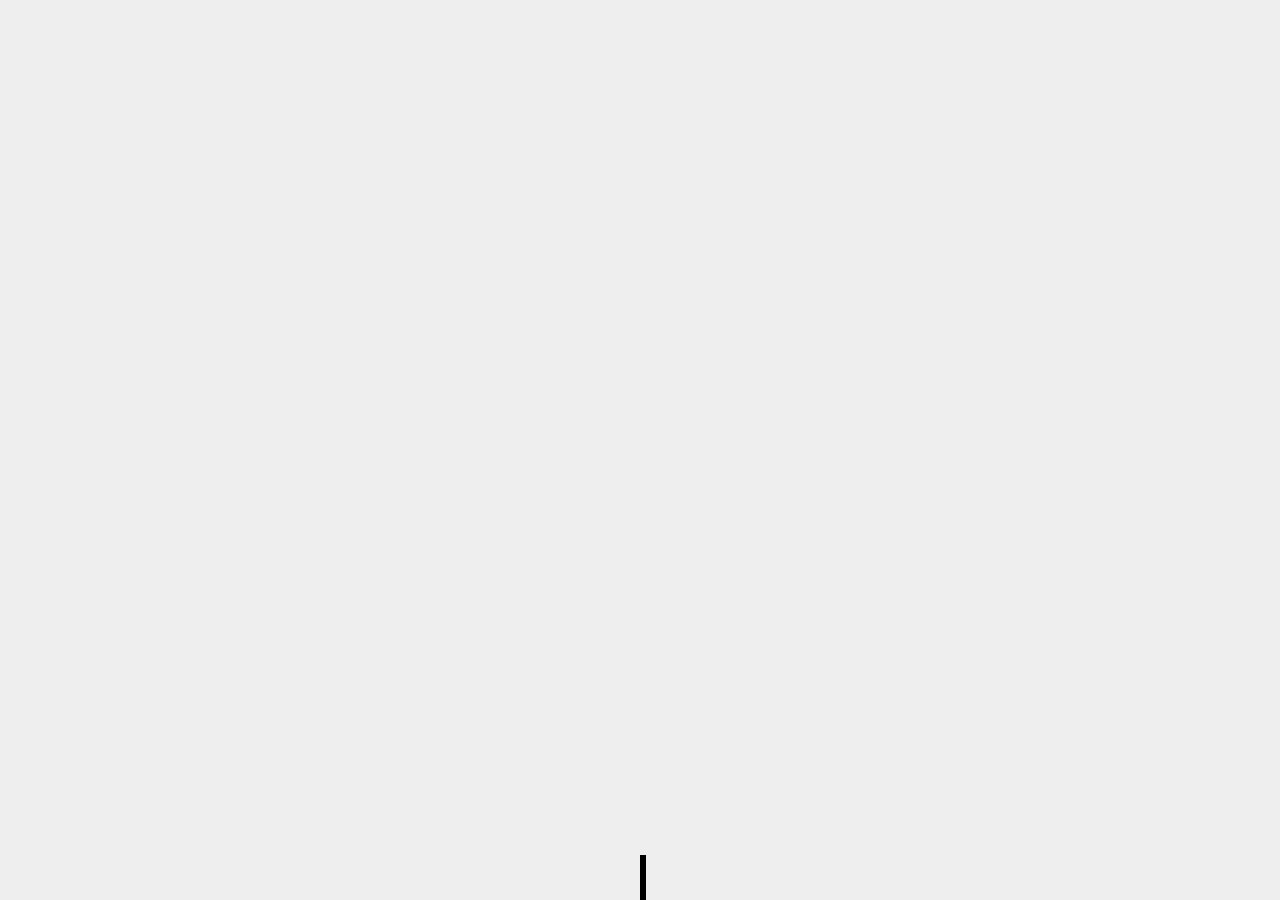
==== alt.html @ e980bd80 "New" ====
<html>
    <head>
        <meta charset="UTF-8">
        <title>Flüchtis</title>
        <script src="jquery.js"></script>
        <script src="jquery-ui.min.js"></script>
        <link rel="stylesheet" href="main.css">
        <script src="main.js"></script>
    </head>
    <body onload='load()'>
        <div id="upper">

        </div>
        <div id='images'>
            <center>
                <div class='imgholder'>
                    <img src="Europe.svg">
                </div>
                <div class='imgholder'>
                    <img src="Europe.svg">
                </div>
                <div class='imgholder'>
                    <img src="Europe.svg">
                </div>     
                <div class='imgholder'>
                    <img src="Europe.svg">
                </div>     
            </center>
        </div>
        <div id="lower">
            <div class='timestamp'></div>
        </div>
    </body>
</html>
---- main.css ----
body {
    margin: 0;
    user-select: none;
}

#upper {
    background: #eee;
    width: 100%;
    height: 95%;
}


#lower {
    background: #eee;
    width: 100%;
    height: 5%;
}

.timestamp {
    width: 0.5%;
    margin-left: 50%;
    height: 100%;
    background: #000;
}

#images {
    background: #eee;
    display: none;
    width: 100%;
    height: 20%;
}


img {
    height: 100%;
    width: auto;
}

.imgholder {
    width: 25%;
    height: 100%;
    float: left;
}
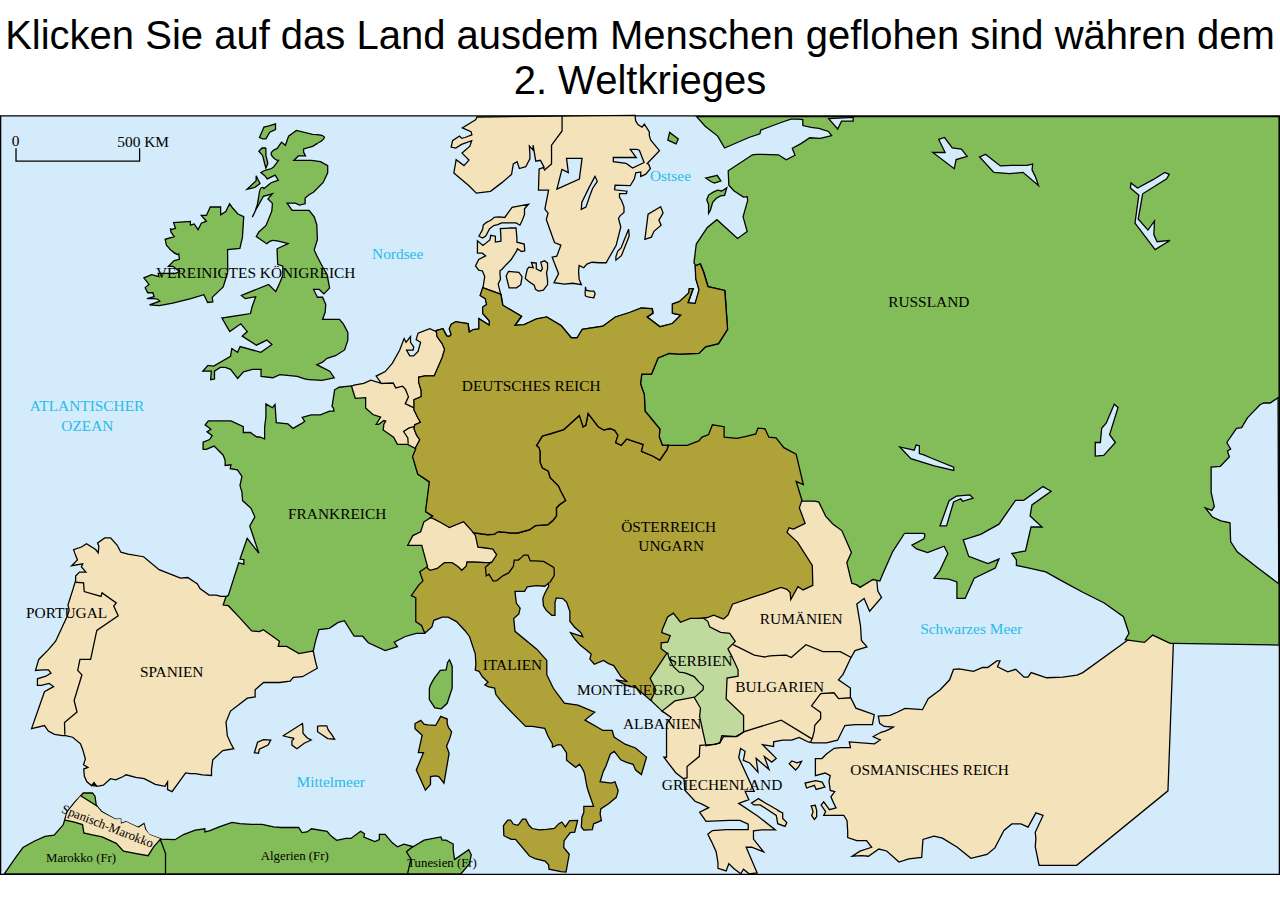
==== commit f7c45b1d: "test" ====
--- a/alt.html
+++ b/alt.html
@@ -8,27 +8,279 @@
         <script src="main.js"></script>
     </head>
     <body onload='load()'>
-        <div id="upper">
+        <div id='text'>
+            <center><span>Klicken Sie auf das Land ausdem Menschen geflohen sind währen dem 2. Weltkrieges</span></center>
+        </div>
+<svg version="1.1"
+	 id="svg2" xmlns:cc="http://creativecommons.org/ns#" xmlns:dc="http://purl.org/dc/elements/1.1/" xmlns:inkscape="http://www.inkscape.org/namespaces/inkscape" xmlns:rdf="http://www.w3.org/1999/02/22-rdf-syntax-ns#" xmlns:sodipodi="http://sodipodi.sourceforge.net/DTD/sodipodi-0.dtd" xmlns:svg="http://www.w3.org/2000/svg"
+	 xmlns="http://www.w3.org/2000/svg" xmlns:xlink="http://www.w3.org/1999/xlink" x="0px" y="0px" viewBox="0 0 998.4 592.9"
+	 style="enable-background:new 0 0 998.4 592.9;" xml:space="preserve">
+<style type="text/css">
+	.st0{fill-rule:evenodd;clip-rule:evenodd;fill:#D3EBFA;stroke:#000000;stroke-width:1.0008;}
+	.st1{fill-rule:evenodd;clip-rule:evenodd;fill:#F4E2BA;stroke:#000000;}
+	.st2{fill-rule:evenodd;clip-rule:evenodd;fill:#BFDA9C;stroke:#000000;}
+	.st3{fill-rule:evenodd;clip-rule:evenodd;fill:#82BD59;stroke:#000000;}
+	.st4{fill-rule:evenodd;clip-rule:evenodd;fill:#F4E2BA;}
+	.st5{fill:none;stroke:#000000;}
+	.st6{font-family:'ArialMT';}
+	.st7{font-size:12px;}
+	.st8{font-size:10px;}
+	.st9{fill-rule:evenodd;clip-rule:evenodd;fill:#AFA239;stroke:#000000;}
+	.st10{fill:#27BBEA;}
+	.st11{font-family:'Arial-ItalicMT';}
+	.st12{fill:#AFA239;stroke:#000000;}
+	.st13{fill-rule:evenodd;clip-rule:evenodd;fill:#D3EBFA;stroke:#000000;}
+</style>
+<defs>
+	
+	
+		<inkscape:perspective  id="perspective186" inkscape:persp3d-origin="499.17914 : 197.6276 : 1" inkscape:vp_x="0 : 296.44141 : 1" inkscape:vp_y="0 : 1000 : 0" inkscape:vp_z="998.35828 : 296.44141 : 1" sodipodi:type="inkscape:persp3d">
+		</inkscape:perspective>
+	
+		<inkscape:perspective  id="perspective3000" inkscape:persp3d-origin="0.5 : 0.33333333 : 1" inkscape:vp_x="0 : 0.5 : 1" inkscape:vp_y="0 : 1000 : 0" inkscape:vp_z="1 : 0.5 : 1" sodipodi:type="inkscape:persp3d">
+		</inkscape:perspective>
+</defs>
+<sodipodi:namedview  bordercolor="#666666" borderopacity="1.0" id="base" inkscape:current-layer="layer1" inkscape:cx="534.37098" inkscape:cy="531.91865" inkscape:document-units="px" inkscape:guide-bbox="true" inkscape:pageopacity="0.0" inkscape:pageshadow="2" inkscape:window-height="998" inkscape:window-maximized="1" inkscape:window-width="1680" inkscape:window-x="-8" inkscape:window-y="-8" inkscape:zoom="2.8284272" pagecolor="#ffffff" showgrid="false" showguides="false">
+	<sodipodi:guide  id="guide3017" orientation="1,0" position="874.64286,137.14286"></sodipodi:guide>
+	<sodipodi:guide  id="guide3019" orientation="1,0" position="860.17857,103.66071"></sodipodi:guide>
+	<sodipodi:guide  id="guide3021" orientation="0,1" position="805.32833,0"></sodipodi:guide>
+</sodipodi:namedview>
+<path class="st0" d="M0.5,0.7v591.7h997.4V0.7H0.5z M345.6,166.8l3,5.6l2,0.5l1.5-1.5l-1.5-4.5l1.5-3.5l3.5-2l9.6,1.5l1,6.6l3-2
+	l4.5-0.5v-8l8.1,5.1v-3.5l-5.1-5.6v-5.1l3-2l-1-4.5l-4-2.5l2-6.1l13.8,5l0.3,0.1l1.5,8.6l14.6,8.6l-5.1,7.1l7.1-0.5l9.6-4.5l8.1-1.5
+	l11.1,6.6l8.1,9.6h4.5l4-6.6l16.2-2.5l9.6-7.1l11.1-3.5l9.1-3.5l8.6,0.5l0.5,3.5l-4.5,3l10.1,7.6l9.6-2.5l6.6-6.6l-6.6-1.5v-7.1
+	l5.6-2l7.1-6.6l0.5-3.5h3l-4,11.1l5.6,0.5l3-10.6l-2.5-8.6l-0.5-10.1l0.3-0.1l3.7-1.4l2.5,6.1l3.5,11.6l13.1,3l2,30.3l-7.1,11.1
+	l-10.1,2.5l-5.1,5.1l-15.2,0.5l-8.1-0.5l-8.6,3.5l-5.1,12.6h-7.6l-1,7.6l3,8.6l0.5,12.6l11.6,14.1l-0.5,6.1l2.5,6.6h4.4l-0.8,3.3
+	l-0.4,0.5l-5.3,7.7l-5.4-3.2l-8.9-3.6l1.4-5.4l-12.9-4.3l-4.3,5l-4.3-2.1l1.8-5.7l-2.5-3.9l-3.6-1.4l-5,1.1l-4.3-2.5l-7.9-10.4
+	l-1.8,9.3l-2.1,1.1l-2.9-8.9l-12.1,11.1l-10.4,3.2l-6.4,1.8l-4.6,7.5l2.1,1.8l0.7,2.9v8.2l1.8,4.6l4.6,2.5l1.4,5l6.4,6.4l1.8,3.9
+	l3.9,7.5l-4.6,3.2l-2.5,2.5v6.4l-2.9,3.6l-3.9,3.2l-9.6,0.7l-4.6,3.2l-8.9,2.5H398c0,0-5.2-0.5-7.8-0.7v-0.3c-0.3,0-0.5,0-0.6,0
+	c-1.9,0-3.9,2-3.9,2l-5.4,0.4l-11.1-1.5l-2-2.5l-5.6-6.1l-11.1,4.5l-6.1-3.5l-5.6-3l-3.1-1.2l1.5-1l0.3-0.2l-5.6-3.5l3-23.2
+	l-9.1-6.1l-4-13.6l1.4-3.3l1.1-2.8l-0.5-0.3l0.1-0.2l3.5-6.6l-2.5-3.5l-2-5.1l0.5-3l4.5-2l-2-3.5l-3-6.1v-8l5.6-2.5v-4.5l-2-6.6v-4
+	l5.1-1h7.1l6.1-14.1l2-6.6l-2-4.5l-4-5.6l-0.3-2.9l-0.2-1.6L345.6,166.8z"/>
+<path id="path38584" class="st1" d="M839.8,585.3h-29.3l-3-14.6l0.5-6.1l-0.5-5.1l6.1-13.1l-5.6-2l-6.1,11.1l-5.6-2.5h-7.1l-6.1,5.1
+	l-7.1,13.6l-6.1,5.1l-12.6,3l-10.6-8.6l-11.6-7.1l-6.6-1.5l-8.6,2.5l-1,14.1l-10.1,1l-7.6,2.5l-9.6-8.6l-6.1-1.5l-8.1,5.6l-5.1-0.5
+	l-7.6,0.5l6.1-4l9.1-3l-4-5.1h-7.6l-7.1-2.5V559l-0.5-8.6l-2.5-4h-10.1h-5.6l1.5-3l-3.5-5.1l2-2.5l4.5,6.1l5.1-1.5l-2-4l-2-4.5l3-4
+	l-3.5-1l-1-7.1l1-4.5l-4-2l-7.6,2v-7.6V502h5.1l3.5-3.5l6.1-4.5l5.1-0.5h7.6l-1-4.5l19.7,1.5l4.5-3L681,485c0,0,5.6-3.5,8.1-4
+	s7.6-3.5,7.6-3.5l-7.1-0.5l-3.5-2.5l-1-5.6l9.1-0.5l5.6-2.5l6.1-3l13.6,1l4.5-8.6l9.6-7.1l7.1-7.6l3-8.1l4.5-0.5l11.1,2l7.1-3h4
+	l7.1-5.1h2.5l-2,4.5l8.1,4l6.1-2l6.6,6.1h3l2.5-3.5l12.1,4l12.6-0.5l11.1-1.5l4.5-2l34.9-25.3l19.7-9.6l16.2,7.1l-4.4,120
+	L839.8,585.3z"/>
+<path id="path41243" class="st2" d="M501.4,438.8l7.1,18.7l8.6,8.1l17.2-0.5l18.2,34.3l27.3-13.1l6.1-24.7l-7.6-55.6l-26.8-22.2
+	l-29.3,0.5L509,409L501.4,438.8z"/>
+<path id="path35002" class="st1" d="M604.8,328.6l21.4-34.3l15.7,0.7l40.7,60.7l1.4,8.6l0.7,7.1l2.9,5l-9.3,10.7l-4.3-10l-5.7,4.3
+	l2.9,17.1l0.7,11.4l4.3,5l-9.3,2.9l-3.6,6.4l-5.7,12.1l-3.6,4.3l9.3,6.4v7.1l4.3,8.6l14.3,5l-1.4,7.9h-13.6l-7.9,0.7l-5.7,11.4
+	l-8.6,2.1H634l-3.6-0.7l-7.1-3.6l-5.7,2.1h-7.1l-7.1,1.4v3.6l-8.6-1.4l5.7,5.7l5,5l-3.6,2.9l-5.7-4.3l3.6,10l-10-8.6l1.4,10.7
+	l-6.4-7.1l-5-2.1l1.4-7.1l-3.6-2.1l-1.4,7.1l12.1,26.4h-1.4h-5.7l2.9,6.4l-7.9,2.9l15,10l13.6,10.7h-10.7l-6.4,0.7v6.4l7.9,10
+	l-9.3-3.6H582l8.6,20l-6.4,0.7l-4.3-3.6l-2.1,3.6l-5.7-4.3l-3.6-3.6l-2.1,5.7l-6.4-2.1v-4.3l-1.4-8.6l-3.6-7.9l-2.9-5.7l3.6-2.9
+	l10.7-0.7h9.3h7.9v-4.3l-6.4-2.9h-8.6l-17.9,0.7l-5-7.1l7.1-3.6l-5.7-2.9l-5-2.1l-7.9-8.6l-0.7-8.6l-6.4-5l-9.3-12.1h2.1v-6v-12.9
+	V475l3.6-5l-5-3.6l-2.1-1.4l10-7.9l15-2.9l5,8.6l-0.7,6.4l5,22.9l10.7-2.1l2.9-5h9.3l6.4-3.6v-12.9l-13.6-12.9l0.7-16.4l8.6-1.4v-5
+	l-5-10.7l-2.9-5.7l5.7-5.7l-4.3-6.4l-7.1-0.7l-8.6-4.3l-1.4-4.3l-10-7.1L604.8,328.6z"/>
+<path id="path3747" class="st3" d="M3.4,591.9h356.1l6.6-7.6l1.5-7.1l-2-4l-11.1,7.6l-1-7.6v-4.5l-5.6-3h-3l-1-2.5l-13.1,2.5
+	l-8.6,5.1l-7.1-2l-5.1,2l-4-3l-5.6-6.6h-4.5v4l-3.5,1.5l-8.6-3.5l0.5-2.5l-3-2l-7.6,5.6h-4l-7.1,1.5l-4.5-3.5l-3-3.5l-12.1-2
+	l-3.5,2.5l-4,0.5l-2.5-4h-14l-5.6-0.5l-9.1-2h-8.1l-9.1-0.5l-6.1-1l-10.1,3.5l-7.1,3l-4,1v-2.5l-7.6,1l-9.1,3.5l-6.6,4l-10.6-0.5
+	l-9.6-3.5l-2.5-3.5l-1.5-5.1l-4.5,3l-3.5-1.5l-6.1-3l-4,1.5v-3.5h-4.5l-10.1-5.6l-4.5-5.1l-1-7.1l-2-2.5H65l-7.1,7.6l-5.6,7.1
+	l-3,10.1l-7.1,8.1l-7.1,1l-8.1,3.5l-9.1,5.1l-6.6,9.1L3.4,591.9z"/>
+<path id="path8180" sodipodi:nodetypes="cccccccccccccccccccccc" class="st4" d="M51.1,549.7l1.3-5.8l10.4-12.6l12.9,8.4l3.4,4
+	l10.9,5.7l4.2-0.2l0.1,3.7l4.2-1.6l9.7,4.7l4.1-2.7l0.8,3.8l3.7,4.4l7.9,2.9l-4.4,5.9l-4.5,7.3l-19.4-3.5l-5.6-6.1l-11.1-4.8
+	l-14.1-3.8l-1-6.1L51.1,549.7z"/>
+<g id="g45698" transform="translate(-806.607, -551.038)">
+	<path id="path3737" class="st5" d="M819.1,577.1v10h96.4v-10"/>
+	<text transform="matrix(1 0 0 1 815.6811 575.143)" class="st6 st7">0</text>
+	<text transform="matrix(1 0 0 1 898.0853 576.063)" class="st6 st7">500 KM</text>
+</g>
+<path id="path7291" class="st5" d="M129.1,591.4v-15.2l-4-11.1l-5.1,5.6l-4.5,7.1l-8.1-1.5l-11.1-2l-5.6-6.1l-11.1-5.1l-7.6-1.5
+	l-6.6-1.5l-1-6.6l-7.1-2l-6.6-1.5"/>
+<path id="path7289" class="st5" d="M318,591.4l2.5-11.1l-3.5-5.6l5.6-4.5"/>
+<path id="path7293" sodipodi:nodetypes="cc" class="st5" d="M62.6,530.9l13.4,8.3"/>
+<text transform="matrix(0.9307 0.3658 -0.3658 0.9307 47.3916 543.9229)" class="st6 st8">Spanisch-Marokko</text>
+<text transform="matrix(1 0 0 1 35.8752 582.519)" class="st6 st8">Marokko (Fr)</text>
+<text transform="matrix(1 0 0 1 203.4083 581.079)" class="st6 st8">Algerien (Fr)</text>
+<text transform="matrix(1 0 0 1 317.6225 586.264)" class="st6 st8">Tunesien (Fr)</text>
+<path id="path13508" class="st9" d="M343.8,469.1l-4,7.1l-6.1-0.5l-3-0.5l-2.5-3l-4.5,2.5v4l5.6,5.1l-3,13.6h4l-5.6,13.6l7.1,15.7
+	l4-4.5v-6.1l4-0.5l2.5,0.5l4,5.1l4-23.2l-2-5.6l2.5-6.1l1.5-5.1l-2.5-3.5l-1-3v-3.5L343.8,469.1z"/>
+<path id="path14399" class="st9" d="M441.5,590.6l2.5-13.9l-4.3-5.3l0.3-5.3l4.8-6.3l3.5-0.3l2.3-9.3l-6.3,0.3l-3.3,4.8l-2.8-3.8
+	l-2.5,1.5l-3.3,3.5l-6.1,0.8l-5.6,0.3l-5.6-1l-2.5-2.5l-2.5-4.8h-2.5l-2.5,3.5l-1.3,1.3l-3.5-1l-2-3H396l-3.3,4.3l0.3,7.8l5.8,2.8
+	h3.3l10.9,13l4.3,2l7.8,2l2.8,2.8l0.3,3.5l9.3,2L441.5,590.6z"/>
+<path id="path14401" class="st3" d="M349.1,427.1l-1.1,5.7l-4.6,0.4l-4.6,6.1c0,0-3.9,6.4-3.9,8.2s0,8.6,0,8.6l4.3,6.4l5,0.7
+	l4.6-4.3l3.9-11.8V441v-11l-2.1-5L349.1,427.1z"/>
+<path id="path15290" class="st1" d="M200.9,489.3l-2.5,8.2l3.2,0.4l0.7-3.2l6.8-3.2l2.1-3.9l-5.7-0.4L200.9,489.3z"/>
+<path id="path15292" class="st1" d="M220.9,484.3l15-9.6l0.4,3.2v4.3l3.2,3.6l3.2,1.8l-5.4,2.5l-5.7,4.3l-3.9-2.9v-3.6
+	c0,0,2.5-1.4,1.1-1.8C227.3,485.7,221.2,484.6,220.9,484.3z"/>
+<path id="path15294" class="st1" d="M247.7,476.8v4.3l7.9,5.4l5.4,0.4l-1.8-2.9l-3.2-4.3l-1.1-3.2h-5L247.7,476.8z"/>
+<path id="path15296" sodipodi:nodetypes="cccccccccccccccccccccccccccccccccccccccccccccccccccccccccccccccccccccccccccccccccccccccccccccccccccccccc" class="st1" d="
+	M24.6,478.7l10.1-28.8l7.1-4l-3.5-2.5l-6.1,1.5h-3v-5.1l6.6-2l4-2.5l-2-2.5h-4.5l-5.6,0.5l2.5-8.6l7.6-7.6l5.6-6.6l9.1-19.7l1.5-4.5
+	l-1-4l4-12.6l2-6.6v-3.5l3-3h5l-3.5-4l1-2.5l-8.6,1.5l4.5-4.5l-2-5.1l-1-3l6.1-2l4-2.5l7.1,4.5l2,2.5l0.5-5.1l-1-2.5l5.6-4h4.5
+	l5.1,5.6l3,5.6l5.6,1.5l12.1,2l12.1,10.1l16.7,6.6l5.6-0.5l7.6,5.1l2,3.5l7.1,5.1h5.6l3.5,1h6.6l65.7,43.4l1.5,7.1l1.5,5.6
+	l-11.6,6.6l-7.1,0.5l-2.5,3l-8.1,1h-12.6l-6.6,5.6v5.6l-6.1,1L179.8,465l-3.5,8.6l1,10.6l3,6.6l2,3.5l-8.6,1.5L166,503l-1,7.1v5.1
+	l-7.1-0.5l-5.6-1h-4l-3.5-0.5l-10.6,14.6l-3.5-1.5v-6.1l-2,3.5l-7.6-1.5l-8.6-4.5l-6.6-1l-7.6-2l-2.5,1.5l-5.6,2.5l-4-1l-5.6,5.1
+	l-4.9,0.9l-2.4-2.9l-2,2.3l-3.5-3l-2-4.3l-0.5-5.6l3.3-1.3l-3.5-2l1.5-4.5l-2-7.1l-1.8-4.8l-6.1-5.1l-5.6-1.3h-2.3l-6.3-1l-4.8-2.5
+	l-3-4.3L24.6,478.7z"/>
+<path id="path15300" class="st5" d="M50.6,483.5l-0.3-9.6l9.8-8.1l-2.3-9.1l6.1-20l-3.3-3.5l1.8-8.6h8.3l4.8-22.5l16.7-11.4
+	l-3.5-7.6l2-2.5l-11.1-7.8l-0.8,2.8l-13.1-3.8l-0.5-6.8l-6.3-0.5"/>
+<path id="path15306" sodipodi:nodetypes="cccc" class="st3" d="M72.1,523.2l2.7,0.2l-1.5-2.5L72.1,523.2z"/>
+<polygon class="st1" points="347,182.9 345,189.5 338.9,203.6 331.8,203.6 326.7,204.6 326.7,208.6 328.7,215.2 328.7,219.7 
+	323.1,222.2 323.1,230.2 326.1,236.3 328.1,239.8 323.6,241.8 323.1,244.8 325.1,249.9 327.6,253.4 324.1,260 324,260.2 
+	324.5,260.5 323.4,263.3 322.7,263.3 310.9,263.6 268,215.6 273.6,211.8 274.2,211.6 276.1,210.8 283.7,209.3 289.3,206.8 
+	297.4,209.3 293.4,203.7 300.5,200.2 306.1,193.6 311.7,183.5 315.2,174.4 316.7,177.4 320.2,172.9 320.2,177.4 322.7,180.9 
+	322.2,183.4 317.1,183.4 319.6,187.9 322.6,187.9 326.1,184.4 328.1,177.3 324.6,175.3 326.1,170.2 335.2,166.7 339.7,168.7 
+	340.7,169.9 341,172.8 345,178.4 "/>
+<path class="st4" d="M390.2,325.1V359h-76v-45.8h23.2l-1.5,1l3.1,1.2l5.6,3l6.1,3.5l11.1-4.5l5.6,6.1l2,2.5l11.1,1.5l5.4-0.4
+	c0,0,1.9-2,3.9-2C389.7,325.1,390,325.1,390.2,325.1z"/>
+<polygon class="st1" points="409.3,106.1 406.8,106.5 403.6,104.4 402.9,106.2 398.6,113 395,116.6 391.8,120.2 390,121.6 
+	390,124.1 390.4,128 388.6,131.9 390.5,139.8 376.7,134.8 378.1,126 376.3,121.7 373.4,121 370.9,117.8 373.4,112.8 378.8,109.9 
+	376.3,107.8 372.4,107.8 372.4,98.2 376.7,101.8 382.1,97.5 382.8,93.9 386.4,94.6 386.4,99.2 390.7,98.5 390.7,95 390.3,88.6 
+	398.2,88.2 402.5,88.2 403.2,96.4 403.2,99.3 408.9,100.7 "/>
+<path class="st3" d="M997.7,1.4v412.1l-82.5-1.4l-2.5,0l-13.6-6.4l-6.4,5.7l-13-1.8h0l-2-0.3l2.9-5l-4.3-12.9l-15-10.7l-17.1-8.6
+	l-17.1-9.3l-11.4-6.4l-12.9-2.9l-10-2.1v-4.3l-3.6-5l10.7-2.1l4.3-18.6h8.6l-9.3-8.6l1.4-8.6l15-10.7l-6.4-3.6l-15,10.7h-6.4
+	l-12.9,18.6l-14.3,7.9l-13.6,4.3l4.3,12.9l15,5.7l8.6-3.6l-2.9,7.1l-16.4,7.9l-7.1,15.7h-6.4v-12.9l-6.4-2.1l-11.4-0.7l4.3-5.7
+	l6.4-13.6l-2.9-5.7l-12.9,5l-8.6-2.9l-3.6-2.9l9.3-5c0,0,2.1-4.3-0.7-4.3c-2.9,0-14.3,0-14.3,0l-9.3,14.3l-7.9,17.9l-2.1,5l-2.5-0.5
+	l-2.9-0.6l-10,6.1l-2.9-2.1l-3.6-1.1l-3.9-16.1l3.6-7.9l-7.5-17.1l-6.8-5l-5.7-6.1l-5.4-11.1l-3.2-0.7h-22.1l-93.5-39.8l0.4-0.5
+	l0.8-3.3h-4.4l-2.5-6.6l0.5-6.1l-11.6-14.1l-0.5-12.6l-3-8.6l1-7.6h7.6l5.1-12.6l8.6-3.5l8.1,0.5l15.2-0.5l5.1-5.1l10.1-2.5
+	l7.1-11.1l-2-30.3l-13.1-3l-3.5-11.6l-2.5-6.1l-3.7,1.4l-1.4-2.4l1.8-14.6l8.6-12.9l7.5-6.1l16.1,14.6l7.5-5.4l-3.2-11.4l3.6-12.9
+	l-0.4-2.9l-2.9,0.4l-7.5-5l-3.9-4.3L568,43.6l18.9-12.5l3.2-0.4l17.1,0.4l6.1,3.9l6.8-3.6L618,26l6.8-3.6l6.8-4.6l8.2,0.4l8.9-2.1
+	l-2.5-3.2l-7.5-2.5l-6.1-0.7l-6.4-1.4V3.6l-3.6-0.4h-5.7l-7.1,2.5l-16.4,6.1l-0.7,2.9l-8.6,2.9l-18.9,8.2l-5.4-9.3l-10-7.9l-6.4-7.2
+	H997.7z"/>
+<polygon class="st9" points="337.7,313 337.4,313.2 335.8,314.2 333.3,313.2 331.3,312.4 324.7,286.1 319.1,271.5 322.7,263.3 
+	324,260.2 324.5,260.5 323.4,263.3 322,266.6 326,280.2 335.1,286.3 332.1,309.5 "/>
+<path class="st9" d="M634,367l-7.6,3.5l-4-2.5l-5.6,10.1l-0.5-5.6l-2.5-2.5l-4.5-1.5l-5.6,2l-6.6,2.5l-8.1,2.5l-17.7,6.1l-3.5,8.6
+	l-3.5,3l-2.8-1.1l0,0l-4.8-1.9l-5.6,2l-2.6,0.2h0l-3.5,0.3h-6.6l-7.6,3l-5.6-7.1l-4.5,3l-4,9.6l-0.5,2.5l6.6,2.5l-2,5.1l-5.1,0.5
+	v4.5l4.5,3.5l-13.1,19.7l4.5,9.1l-3.7,7.4l-0.3,0.7L496,446.6l-7.1-1.5l-8.6-4.5l9.1,1.5l-5.1-4l-5.6-8.6l-4-1.5l-4-2.5l-7.1,3
+	l-3.5-4l1-4l-3.5-3l-5.1-4l-4-4.5l-3.5-5.1l9.6,3l-1.5-3l-5.1-4.5l-3.5-4.5v-7.6l-2.5-7.1l-3-3l-5.1-0.5l-1,3.5v10.1h-2.5l-4.5-4
+	l-2-3.5l-0.5-5.6l1.5-4l3-5.6v-2.5l-3,2.5l-6.6-0.5l-7.1,1l-2,3.5h-7.5l1,9.1l3,4l-1,4.5l-4,3.5l1,10.1l17.2,14.1l7.6,8.6v11.1
+	l5.1,10.6l8.6,11.6l10.6,1.5l13.1,5.6l-7.6,6.1l14.1,8.1h7.1l1.5,5.1l8.6,5.6l8.1,3l8.6,7.1l-4,13.6l-4.5-3.5l-2-4.5l-5.1-1.5
+	l-4.5-2l-5.1-6.6l-3,2l-3.5,9.6l-2,4l-2.5,8.1l8.6,1l3-1l2.5,7.1l-1.5,5.1l-2.5,2l-3.5,3l-6.1,4l-0.5,4l1,5.1l-6.1,2.5l-1,4.5
+	l-6.6,0.5l-2-2.5l0.5-7.6l1.5-4v-4.5h7.6l-2.5-7.1c0,0-2-5.6-2.5-7.6s-1.5-8.1-2-10.6s-4-7.6-4-7.6l-3,2.5l-7.1-5.6v-5.6l-4-6.1
+	l-2.5-0.5l-4.5,2v-2.5l-3.5-6.1l-2.5-6.1l-9.6-1.5H410l-10.1-10.1l-9.1-9.6l-4-5.1l-1-5.1l-5.1-1l-2.5-1.5l2.5-2l-4.5-4.5l-2.5-4
+	l-3-1l0.5-4.5l-0.5-8.1l-1.5-4.5l-3-9.1l-3.5-4.5l-6.6-7.1l-6.6-3.5H345l-6.6,2.5l-1.5,5.1l-5.1,4.5l-1-0.7l-12.6-8.9l-0.5-35.2
+	l0-2.2l12.6-6.1l2.4,2.1l2.7,2.4l5.6-1.5l5.6-4.5h6.1l4.5,3l3,3l3.5-3.5l0.5-3h6.1l8.6,0.5h4.5l4-6.1l-3-4.5l-7.1-1l-4.5-0.5l-2-9.1
+	l-1.5-2l11.1,1.5l5.4-0.4c0,0,1.9-2,3.9-2c0.2,0,0.4,0,0.6,0v0.3c2.6,0.1,7.8,0.7,7.8,0.7h6.1l8.9-2.5l4.6-3.2l9.6-0.7l3.9-3.2
+	l2.9-3.6v-6.4l2.5-2.5l4.6-3.2l-3.9-7.5l-1.8-3.9l-6.4-6.4l-1.4-5l-4.6-2.5l-1.8-4.6v-8.2l-0.7-2.9l-2.1-1.8l4.6-7.5l6.4-1.8
+	l10.4-3.2l12.1-11.1l2.9,8.9l2.1-1.1l1.8-9.3l7.9,10.4l4.3,2.5l5-1.1l3.6,1.4l2.5,3.9l-1.8,5.7l4.3,2.1l4.3-5l12.9,4.3l-1.4,5.4
+	l8.9,3.6l5.4,3.2l5.3-7.7l0.4-0.5l0.8-3.3h14.8l9.1-3.5l2.5-3l5.1-2l3-7.6l9.1,1.5v8.1l10.1,1l7.1-1.5l7.6-2l1.5-4.5l5.6,0.5l3,6.6
+	l5.6,0.5l6.1,7.6l9.6,5.1l5.6,23.7l-5.6-2.5l3.5,11.4l1,3.2l-0.3,1l-1.7,5.1l1.5,4l3,8.1l-9.1,4.5l-3.5-1l-1.5,3.5l8.1,7.6
+	l11.6,18.2L634,367z"/>
+<polygon class="st3" points="337.7,313 337.4,313.2 335.8,314.2 330.6,317.5 328.1,325.1 322,328.1 318,335.7 329,335.7 
+	329.5,337.7 333.5,352.3 332.7,352.8 327.4,356.3 328.3,359 329.9,363.4 326.4,366.9 320.8,375 324.3,376.5 324.3,395.2 
+	328.8,398.2 330.8,403.1 331.3,404.3 324.7,404.3 316.1,406.8 307.5,411.3 310,414.8 300.4,417.8 287.3,411.7 282.8,406.6 
+	276.2,406.6 268.6,394.5 263.5,396 256.9,400.5 248.8,401.5 246.3,409.6 244.3,418.2 243.6,418.3 233.2,420.2 223.6,414.6 
+	217,414.6 218,410.6 205.4,401.5 202.4,403 196.3,402.5 186.7,391.9 178.1,382.8 174.1,382.3 176.1,376.2 177,375.5 178.1,374.7 
+	186.2,349.4 190.2,350.4 190.2,346.9 187.2,346.4 192.8,330.2 201.9,341.8 194.8,320.6 198.8,313.5 195.8,306.9 189.2,300.8 
+	188.7,294.2 187.2,289.1 188.7,282 185.2,276.9 179.6,275.9 180.1,272.9 175.6,273.4 175.6,269.4 174.1,265.4 167,258.3 
+	160.9,260.8 158.4,260.8 158.4,255.2 163.5,253.2 165.5,250.2 161.5,247.2 164.5,245.2 160,241.7 162.5,238.7 180.2,238.7 
+	189.8,243.2 189.8,247.7 195.4,247.7 197.4,249.2 200.4,251.2 202.4,251.2 206.4,252.7 206.4,243.6 207.4,235.5 207.4,225.4 
+	212.5,228.4 214.5,225.9 215.5,240 224.6,241 228.6,244.5 234.7,241 237.7,239 235.7,236 242.8,234 249.9,234 257,231 260.5,231 
+	260,228.5 259,227.5 261,214.4 264.5,212.4 274.1,211.4 274.2,211.6 277.1,221 285.2,220.5 285.2,228.6 290.8,233.7 296.9,235.7 
+	293.4,241.3 295.4,241.3 299.4,238.3 300.9,238.8 299.4,241.3 298.9,245.8 307,251.4 310,257 317.9,257 324,260.2 324.5,260.5 
+	323.4,263.3 322,266.6 326,280.2 335.1,286.3 332.1,309.5 "/>
+<text transform="matrix(1 0 0 1 224.6779 314.9373)" class="st6 st7">FRANKREICH</text>
+<text transform="matrix(1 0 0 1 109.1375 438.574)" class="st6 st7">SPANIEN</text>
+<text transform="matrix(1 0 0 1 20.3306 392.107)" class="st6 st7">PORTUGAL</text>
+<text transform="matrix(1 0 0 1 23.2985 231.239)" class="st10 st11 st7">ATLANTISCHER</text>
+<text transform="matrix(1 0 0 1 47.8581 246.239)" class="st10 st11 st7">OZEAN</text>
+<text transform="matrix(1 0 0 1 231.3004 524.582)" class="st10 st11 st7">Mittelmeer</text>
+<path id="path19763" sodipodi:nodetypes="ccccccccccccscccccccccccccccccsccccccccccccccccccccccccccccc" class="st3" d="
+	M177.6,122.6l-2,6.7l-1.5,4.9l-8.6,8.1l0.5,3.5l-4,0.5l-3-6.1l-10.1,3l-14.1,3.5l-10.6,2l-7.6-0.5l8.1-3c0,0-1.5-2-4-2s-6.1,0-6.1,0
+	l5.6-1.5l-1-3h-4l-2-4l3-2.5l-4-5.1l6.1-2.5l5.6,1.5l-0.5-2.5H137l3-1.5l-5.1-4h-3.5l4.5-4.5l4-1l-0.5-4c0,0-0.5,1-3.5-1
+	s-6.1-6.1-6.1-6.1l-1-4.5l7.1-2l-2.5-3.5l-0.5-3l0.5,1l3.5-1l-1.5-4.5l13.1-1v3l3-1l3,4.5l2.5-5.1l4-1.5l-4-4.5h4l3-6.6h8.1v6.1
+	l4-2.5l3-6.1l2.5,3.5l4,4.5l4.5,2l-1,16.2l-2,8.6l-9.6,1l0.1,11.6L177.6,122.6"/>
+<path id="path19765" class="st3" d="M209.9,8.5l-4,1l-3.5,8.1l2.5,1h2.5l3-5.1l4.5-2V7L209.9,8.5z"/>
+<path id="path19767" class="st3" d="M207.4,25.7v5.6l1.5,6.6l-1.5,3.5l-1-3.5l-1.5-6.1l-3-3.5l2.5-2.5h3V25.7z"/>
+<path id="path19769" class="st3" d="M199.8,47.4v4l-7.1,6.6l6.1-1.5l4-3L199.8,47.4z"/>
+<path id="path19771" sodipodi:nodetypes="cccccccsccscccccccscccccccccccscccccccccccccccccccccccccccccccccccccccccccccsccccccccccccccccccccccccccccccccccccccccccccccccccccs" class="st3" d="
+	M252.9,17.1c-1-1.8-9.1-2-9.1-2l-12.6-3l-6.1,4.5l-2.5,7.1l-3-2.5l-3.5,5.1c0,0-6.6,2-4,5.6c2.5,3.5,5.1,3.5,5.1,3.5l-2.5,3.5
+	c0,0-1.5,3-5.1,3.5c-3.5,0.5-6.1,2.5-6.1,2.5l3,2.5l2,2.5l6.1-3l2.5,4l-5.6,2l-5.6,4.5c0,0-3-4-4,5.6s-5.1,16.7-5.1,16.7l3-6.1
+	l5.6-10.1l7.1-2l-3.5,4l3.5,3.5l-0.5,6.1l-4.5,11.1l-5.6,5.1l-2,3.5l8.1,5.6c0,0,3-2.5,5.1-2.5c2,0,11.6,2.5,11.6,2.5l-8.6,4
+	l0.5,12.1l4,1.5v7.1l-2.5,6.1l-3,6.6l-5.6-5.6l-21.2,8.6l3,2.5l8.1-1.5l-3,8.6l-1,4.5l-6.6,1l-15.7,2.5l6.1,10.6l8.6-6.1l5.1,6.1
+	l-4,3.5l11.1,7.1l8.1-4l4,3.5l-8.6,6.1l-16.2-4.5l-2,4.5l-4.5-3l-1,6.1l-13.1,7.6l-4.5-0.5l-4,4.5h6.6l-0.5,6.6l3-0.5v-6.1l4.5-3h4
+	l4,1.5l5.6,7.1l4.5-5.1l7.1-2h6.6v5.6l9.1,1l5.6-2.5l13.6,1.5c0,0,7.1,2.5,9.1,2.5s10.1,0.5,10.1,0.5l9.6-2l-3.5-5.1l-10.1-5.1
+	l4.5-2l3.5-3l6.6-2l7.1-4.5l2.5-7.6v-6.1l-3.5-6.6l-3-3.5h-6.6h-6.6l2-5.6l0.5-6.1l-2.5-5.6h-4l-3-6.1h4.5l3.5,3.5l4.5-4.5l-2-10.6
+	l-3.5-6.1l-4.5-8.6l-2-4.5l2.5-8.1l-0.5-11.6l-2-6.1l-4-5.1h-6.6h-6.6l-4-5.6h6.6l3,1.5l4.5-1v-4.5l3-2.5l3.5-2l7.6-7.6l3.5-7.6
+	v-5.6l-5.6-3l-7.1-1h-8.1h-5.6l3.5-3.5h5.6l-1.5-3v-2.5l7.1-2l4-2.5C247.8,22.1,253.9,18.9,252.9,17.1z"/>
+<text transform="matrix(1 0 0 1 121.6904 126.942)" class="st6 st7">VEREINIGTES KÖNIGREICH</text>
+<text transform="matrix(1 0 0 1 290.191 112.225)" class="st10 st11 st7">Nordsee</text>
+<text transform="matrix(1 0 0 1 507.0042 51.615)" class="st10 st11 st7">Ostsee</text>
+<path id="path22450" sodipodi:nodetypes="cccccccc" class="st5" d="M297.8,209.3l8.9-0.2l2,3.8l5.3-1.3l2.3,2.5l2.3,5.8l-2.5,5.3
+	l6.8,3.3"/>
+<path id="path22452" class="st5" d="M323.1,243.1l-4,1l-4.3,2.8l3.3,5.1l0.3,4.5"/>
+<path id="path25996" class="st5" d="M428.7,365l3.6-5.7V355l-0.4-2.1l-7.9-4.6l-6.8-0.4h-3.6l-1.8-4.6h-3.2l-1.8,1.8l-2.5,2.1h-3.2
+	l-0.7,5l-3.6,5l-4.3,2.1l-5,3.9l-2.9,0.4l-3.2-5.4l-2.1,1.4l-0.7-6.8l2.9-2.5l1.4-1.8"/>
+<line class="st5" x1="521.2" y1="257.1" x2="521.1" y2="257.7"/>
+<path id="germany" class="st12" d="M567.5,167.3l-7.1,11.1l-10.1,2.5l-5.1,5.1l-15.2,0.5l-8.1-0.5l-8.6,3.5l-5.1,12.6h-7.6l-1,7.6l3,8.6l0.5,12.6
+	l11.6,14.1l-0.5,6.1l2.5,6.6h4.4l-0.8,3.3l-0.4,0.5l-5.3,7.7l-5.4-3.2l-8.9-3.6l1.4-5.4l-12.9-4.3l-4.3,5l-4.3-2.1l1.8-5.7l-2.5-3.9
+	l-3.6-1.4l-5,1.1l-4.3-2.5l-7.9-10.4l-1.8,9.3l-2.1,1.1l-2.9-8.9l-12.1,11.1l-10.4,3.2l-6.4,1.8l-4.6,7.5l2.1,1.8l0.7,2.9v8.2
+	l1.8,4.6l4.6,2.5l1.4,5l6.4,6.4l1.8,3.9l3.9,7.5l-4.6,3.2l-2.5,2.5v6.4l-2.9,3.6l-3.9,3.2l-9.6,0.7l-4.6,3.2l-8.9,2.5H398
+	c0,0-5.2-0.5-7.8-0.7v-0.3c-0.3,0-0.5,0-0.6,0c-1.9,0-3.9,2-3.9,2l-5.4,0.4l-11.1-1.5l-2-2.5l-5.6-6.1l-11.1,4.5l-6.1-3.5l-5.6-3
+	l-3.1-1.2l1.5-1l0.3-0.2l-5.6-3.5l3-23.2l-9.1-6.1l-4-13.6l1.4-3.3l1.1-2.8l-0.5-0.3l0.1-0.2l3.5-6.6l-2.5-3.5l-2-5.1l0.5-3l4.5-2
+	l-2-3.5l-3-6.1v-8l5.6-2.5v-4.5l-2-6.6v-4l5.1-1h7.1l6.1-14.1l2-6.6l-2-4.5l-4-5.6l-0.3-2.9l-0.2-1.6l5.1-1.5l3,5.6l2,0.5l1.5-1.5
+	l-1.5-4.5l1.5-3.5l3.5-2l9.6,1.5l1,6.6l3-2l4.5-0.5v-8l8.1,5.1v-3.5l-5.1-5.6v-5.1l3-2l-1-4.5l-4-2.5l2-6.1l13.8,5l0.3,0.1l1.5,8.6
+	l14.6,8.6l-5.1,7.1l7.1-0.5l9.6-4.5l8.1-1.5l11.1,6.6l8.1,9.6h4.5l4-6.6l16.2-2.5l9.6-7.1l11.1-3.5l9.1-3.5l8.6,0.5l0.5,3.5l-4.5,3
+	l10.1,7.6l9.6-2.5l6.6-6.6l-6.6-1.5v-7.1l5.6-2l7.1-6.6l0.5-3.5h3l-4,11.1l5.6,0.5l3-10.6l-2.5-8.6l-0.5-10.1l0.3-0.1l3.7-1.4
+	l2.5,6.1l3.5,11.6l13.1,3L567.5,167.3z"/>
+<path class="st5" d="M390.7,325.1c-0.2,0-0.4,0-0.5,0"/>
+<line class="st5" x1="369.3" y1="326" x2="368.8" y2="326"/>
+<text transform="matrix(1 0 0 1 484.5371 325.437)" class="st6 st7">ÖSTERREICH</text>
+<text transform="matrix(1 0 0 1 497.873 340.437)" class="st6 st7">UNGARN</text>
+<text transform="matrix(1 0 0 1 360.1936 215.4529)" class="st6 st7">DEUTSCHES REICH</text>
+<path id="path30523" class="st1" d="M393.7,80l5.7-7.9l12.9-2.5l-3.2,3.6v4.6l-1.8,4.6l-1.8,3.6l-2.9-1.8h-5h-6.4l-2.9,1.4l-3.2,0.7
+	l-3.2,2.5l-2.9,5.4l-2.5,1.8l-2.9-1.4l2.9-5.4l0.4-3.2c0,0,2.9-2.9,4.6-3.2c1.8-0.4,3.9-2.9,3.9-2.9l3.9-0.4L393.7,80z"/>
+<path id="path30525" class="st1" d="M396.6,122.1l-1.8,3.5l2.3,9.3h5.8l3.3-2.5l1-6.3l-2.5-3.3L396.6,122.1z"/>
+<path id="path30527" class="st1" d="M414.5,115.1l3.8,0.5v4.5l3.5,1.8l1.3-2l-1.3-5.1l3-1l2.3,1.8v4.3l-0.8,3.3l0.8,5.8v3.3
+	l-3.3,4.3l-3.8,0.8l-2.3-1.3l-1-3.3l-4.5-3l-2.5-2.3l0.8-4l0.8-3.3l1.3-1.5l3.3,0.5L414.5,115.1z"/>
+<path id="path30529" class="st1" d="M456.7,134l-0.3,5.1c0,0-0.3,2,1,2.5s5.8,1,5.8,1l1-3.3l-1-1.8h-2.8l-3.3-0.8L456.7,134z"/>
+<path id="path30531" class="st1" d="M515.3,71.6l-9.8,5.8L503,97.1l5.1-1.8l2-4.5l5.6-4.8l-1.8-4l1.5-2.3l1.8-3.3L515.3,71.6z"/>
+<path id="path30533" class="st1" d="M490.3,89.1l0.5,5.3l-6.1,15.4l-4.3,3.5v-2.8l1.5-4.3l2.5-2.5L490.3,89.1z"/>
+<path id="path30535" class="st3" d="M559.4,47.1l-8.9,2.1l4.3,2.9l2.5,1.1l5-1.8L559.4,47.1z"/>
+<path id="path30537" class="st3" d="M566.9,56.8l-3.9,2.5l-3.2-0.7l-3.2,1.4l-3.9,2.5l-1.4,3.6l1.4,3.9v6.8l1.4-2.5l1.8-6.1l2.9-3.2
+	l3.2-1.8l3.2-0.4L566.9,56.8z"/>
+<path id="path30539" class="st3" d="M522.3,13.6l-1.4,6.1l6.4,2.9l1.8-3.9L522.3,13.6z"/>
+<path id="path30541" class="st1" d="M371,3.7l-10.4,6.4l6.8,2.9l0.7,2.5l-5.4,2.1l-2.5,0.7l-1.8-1.8l-5.4,3.6l-1.1,5l3.6,0.7L360,23
+	l7.9-2.9l-1.4,4.3l-6.1,5.4l5.4,5.4l-3.9,4.3l-6.1-4.6L354,45.3l11.8,10l5.7,5.7l11.1-1.4l8.9-6.8l7.5-6.4l1.4-8.2l2.9-1.8l1.8,5.4
+	l5-1.4l3.2-6.1v-3.9l-0.4-6.1l2.9,3.2v-3.9l2.1,12.5l3.6-0.7l2.9,5.4l-3.9,1.4L420,58.7h7.9L425,73.4l2.5,3.2l-1.4,5l6.4,17.9l5,2.1
+	l-3.2,8.6l-3.6,0.7l5,12.9l-3.6,7.1l8.2,1.1l6.4-0.7l6.8,1.1l-1.8-4.3l-0.4-6.1l0.4-4.6l3.6,1.8l2.5-2.9l3.9-1.4l5.7,0.4h5.4
+	l1.4-2.5l6.4-11.1l3.6-14.3l-1.8-6.8l1.4-2.1l2.9-2.5v-4.3l-2.1-5.4l-1.4-2.1v-2.9h5.4l0.4-1.8l-9.6-1.1l0.4-3.6l11.8,0.4l3.2-5.4
+	l1.1-4.6l3.9-0.7V48l3.9-1.8l3.6-4.3l-1.4-3.6l-1.1-0.4l9.6-10l-6.8-8.2l-1.1-3.6v-2.9l-3.9-6.1l-1.8,2.5l-3.2-2.1l-1.8-2.9
+	l-0.4-4.3L372.1,1.6L371,3.7z"/>
+<path id="path31428" class="st5" d="M423.4,40.4l1.4,2.5l5.4-4.6V23.6l8.2-11.1V0.7"/>
+<path id="path31430" sodipodi:nodetypes="ccccccccc" class="st13" d="M464.1,47.9l-4.6,8.6l-5.7,11.8l-0.4,5.4l3.6-1.8l3.2-9.3
+	l2.1-5.4l3.6-5.4L464.1,47.9z"/>
+<path id="path32317" class="st13" d="M441.9,33.9l1.4,11.1l-5-2.5l-3.9,15.4l17.5-7.9l2.1-16.1H441.9z"/>
+<path id="path32319" sodipodi:nodetypes="cccccccccc" class="st13" d="M491.6,26.8h5l2.1,0.7l3.7,9.6l-9,4.3l-5-3.6l-10-1.4v-3.2
+	h17.9L491.6,26.8z"/>
+<path id="path34093" class="st13" d="M646.3,2.9l7.1,8.1l3-6.1h9.1v-3L646.3,2.9z"/>
+<path id="path34095" class="st13" d="M732.2,19.1l4.5-1.5l6.1,8.1l7.1,1l4.5,5.6l-8.6,2.5l-1.5,7.1l-16.7-12.6h9.6L732.2,19.1z"/>
+<path id="path34097" class="st13" d="M768.6,30.7l-4.5,2l11.1,12.1l12.1,1l10.6-1L810,55l-2.5-7.1l-2.5-5.1l0.5-4.5l-4.5,1h-12.1
+	l-8.6,0.5L768.6,30.7z"/>
+<path id="path34099" class="st13" d="M887.3,57l-5.1-4l-0.5,4l6.6,5.6l-3,21.7L901,105l11.6-7.1l-10.1,1l-2.5-5.6l0.5-10.6l-5.1,7.1
+	l-7.6-8.6l3.5-19.7L910,49.9l2-3.5l-3.5-1.5l-9.1,5.6L887.3,57z"/>
+<path id="path34101" class="st13" d="M869.1,225.7l3,2.5l-6.6,21.2l4.5,6.1l-9.1,10.1l-6.6,0.5v-10.6h4l1-11.1l3.5-4L869.1,225.7z"
+	/>
+<path id="path34103" class="st13" d="M996.9,220.6l0.5,145L980.7,353L965,340.8l-5.1-8.1l-0.5-14.6l-7.1-1.5l-6.6-3l-5.6-7.1l5.1,2
+	l2-3l-2.5-11.1v-19.7l7.1-0.5l7.1-7.6l-1.5-4.5l2.5-1.5l-3-5.1l7.6-11.1l4-0.5l4.5-7.6l9.6-10.1l3-1.5h5.1L996.9,220.6z"/>
+<path id="path34105" class="st13" d="M738.3,320.6h-5.1l7.1-19.7l5.6-3.5l10.6-1l2.5,2.5l-8.1,2.5l-1.5-2l-5.6,2.5L738.3,320.6z"/>
+<path id="path34107" class="st13" d="M701.9,259l8.6,9.1l18.2,5.6l15.2,3.5v-2.5l-17.7-7.1l-5.6-2.5l-3.5-1V258l-2.5-0.5l-1.5,4
+	L701.9,259z"/>
+<text transform="matrix(1 0 0 1 692.7882 149.671)" class="st6 st7">RUSSLAND</text>
+<text transform="matrix(1 0 0 1 717.7073 405.169)" class="st10 st11 st7">Schwarzes Meer</text>
+<path id="path35891" class="st5" d="M571.9,413.2l16.4,8.2l8.2,1.4c0,0,1.1-0.4,2.9-0.7s13.9-0.7,13.9-0.7l3.9,1.8l11.4-10l13.2,5.4
+	h13.6l8.6,4.6"/>
+<path id="path35893" class="st5" d="M663.7,454.6l-9.6,0.7l-3.6-4.6l-10.4,0.7L633,461l7.1,5v5l-4.6,5l-0.4,4.6l-1.4,5.4l-1.4,3.2"
+	/>
+<path id="path35895" class="st5" d="M533.4,517.5l2.5-0.4v-8.9l9.6-7.9l0.4-8.6L558,491l3.6-1.4l1.4-5.4l11.8,0.7l5.7-3.9l28.9-8.9
+	l23.9,14.6"/>
+<text transform="matrix(1 0 0 1 592.662 396.79)" class="st6 st7">RUMÄNIEN</text>
+<text transform="matrix(1 0 0 1 573.5592 450.007)" class="st6 st7">BULGARIEN</text>
+<text transform="matrix(1 0 0 1 663.2343 515.0044)" class="st6 st7">OSMANISCHES REICH</text>
+<text transform="matrix(1 0 0 1 516.2482 526.5323)" class="st6 st7">GRIECHENLAND</text>
+<text transform="matrix(1 0 0 1 485.8523 479.235)" class="st6 st7">ALBANIEN</text>
+<text transform="matrix(1 0 0 1 450.069 452.138)" class="st6 st7">MONTENEGRO</text>
+<text transform="matrix(1 0 0 1 521.5022 429.949)" class="st6 st7">SERBIEN</text>
+<path id="path42130" sodipodi:nodetypes="ccccccccccc" class="st5" d="M541.3,454.7l7.1-6.3l0.3-2.8l-3.3-3l-4-4.5l-5.6-2.3
+	l-2.5-0.8l-3.5-0.3l-4.5-4.3l-3.3-6.3l-1.3-4.8"/>
+<path id="path43017" class="st1" d="M617.7,503.9l-2.1,2.1l5,5l2.5-2.9l2.1-3.9l-3.6,1.1L617.7,503.9z"/>
+<path id="path43019" class="st1" d="M628,521.1l1.1,3.9l6.1-2.1l1.4,3.2l6.8-1.8l-2.1-3.9l-5-1.1L628,521.1z"/>
+<path id="path43021" class="st1" d="M632.7,538.9l3.2-0.4l1.1,3.9v5l-1.8,2.1l-2.1-2.9l1.1-3.2L632.7,538.9z"/>
+<path id="path43023" class="st1" d="M591.6,533.2l-5.4,3.6l1.8,1.4h5l12.5,8.2l1.1,6.4l5.7,2.1l1.4-2.9l-3.2-3.2v-4.3
+	c0,0-3.2-1.4-5-2.9C603.7,540.4,593,534.6,591.6,533.2z"/>
+<text transform="matrix(1 0 0 1 376.5695 432.892)" class="st6 st7">ITALIEN</text>
+</svg>
 
-        </div>
-        <div id='images'>
-            <center>
-                <div class='imgholder'>
-                    <img src="Europe.svg">
-                </div>
-                <div class='imgholder'>
-                    <img src="Europe.svg">
-                </div>
-                <div class='imgholder'>
-                    <img src="Europe.svg">
-                </div>     
-                <div class='imgholder'>
-                    <img src="Europe.svg">
-                </div>     
-            </center>
-        </div>
-        <div id="lower">
-            <div class='timestamp'></div>
-        </div>
     </body>
 </html>--- a/main.css
+++ b/main.css
@@ -1,43 +1,27 @@
 body {
     margin: 0;
     user-select: none;
+    font-family: Arial, Helvetica, sans-serif;
 }
 
-#upper {
-    background: #eee;
+svg {
     width: 100%;
-    height: 95%;
+    height: 90%;
+    position: absolute;
+    bottom: 0;
 }
 
-
-#lower {
-    background: #eee;
+#text {
     width: 100%;
-    height: 5%;
+    height: 10%;
+    padding-top:1%;
 }
 
-.timestamp {
-    width: 0.5%;
-    margin-left: 50%;
-    height: 100%;
-    background: #000;
+span {
+    font-size: 40px;
+    text-align: center;
 }
 
-#images {
-    background: #eee;
-    display: none;
-    width: 100%;
-    height: 20%;
-}
-
-
-img {
-    height: 100%;
-    width: auto;
-}
-
-.imgholder {
-    width: 25%;
-    height: 100%;
-    float: left;
+svg text {
+    pointer-events: none;
 }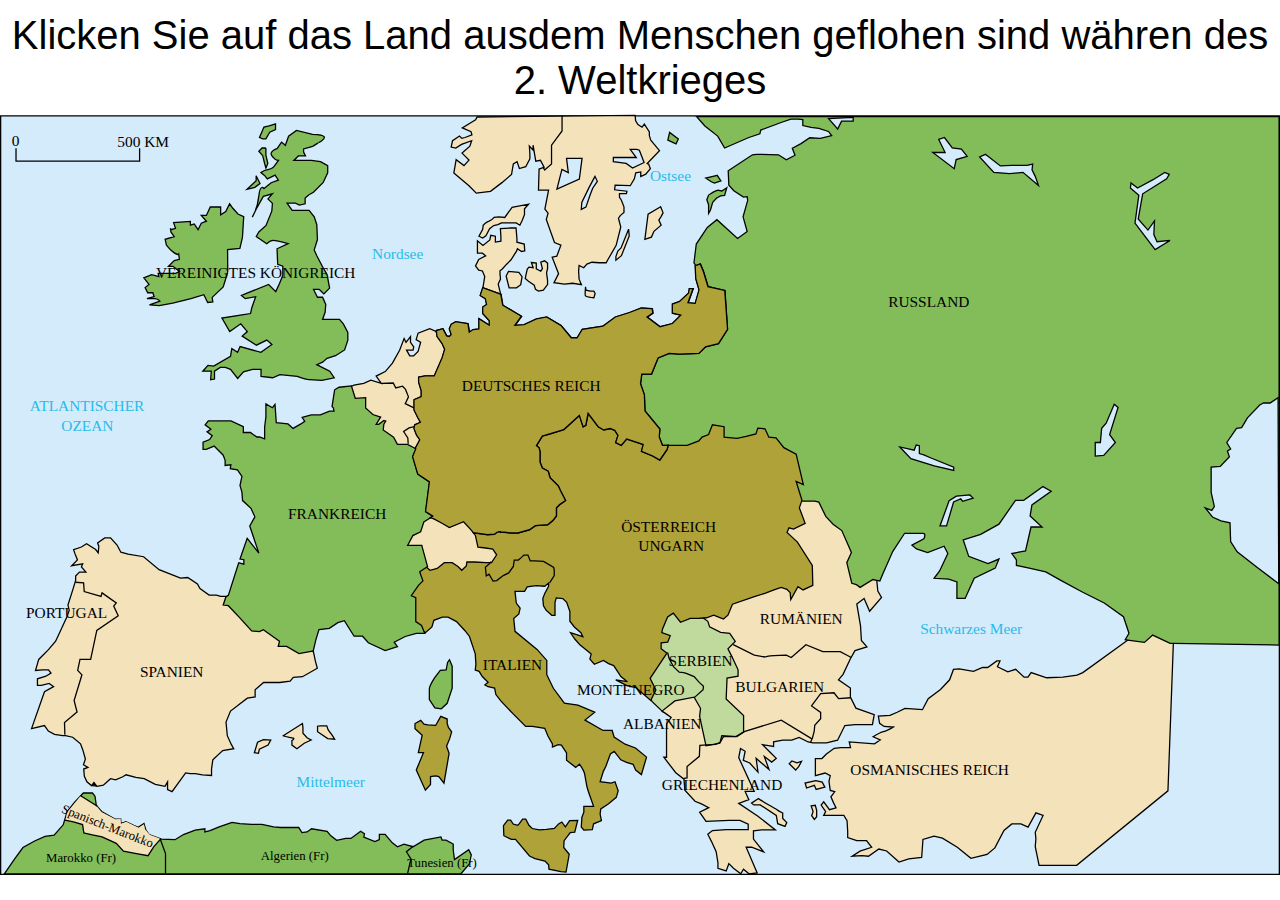
==== commit 233ca880: "c" ====
--- a/alt.html
+++ b/alt.html
@@ -9,7 +9,7 @@
     </head>
     <body onload='load()'>
         <div id='text'>
-            <center><span>Klicken Sie auf das Land ausdem Menschen geflohen sind währen dem 2. Weltkrieges</span></center>
+            <center><span>Klicken Sie auf das Land ausdem Menschen geflohen sind währen des 2. Weltkrieges</span></center>
         </div>
 <svg version="1.1"
 	 id="svg2" xmlns:cc="http://creativecommons.org/ns#" xmlns:dc="http://purl.org/dc/elements/1.1/" xmlns:inkscape="http://www.inkscape.org/namespaces/inkscape" xmlns:rdf="http://www.w3.org/1999/02/22-rdf-syntax-ns#" xmlns:sodipodi="http://sodipodi.sourceforge.net/DTD/sodipodi-0.dtd" xmlns:svg="http://www.w3.org/2000/svg"
